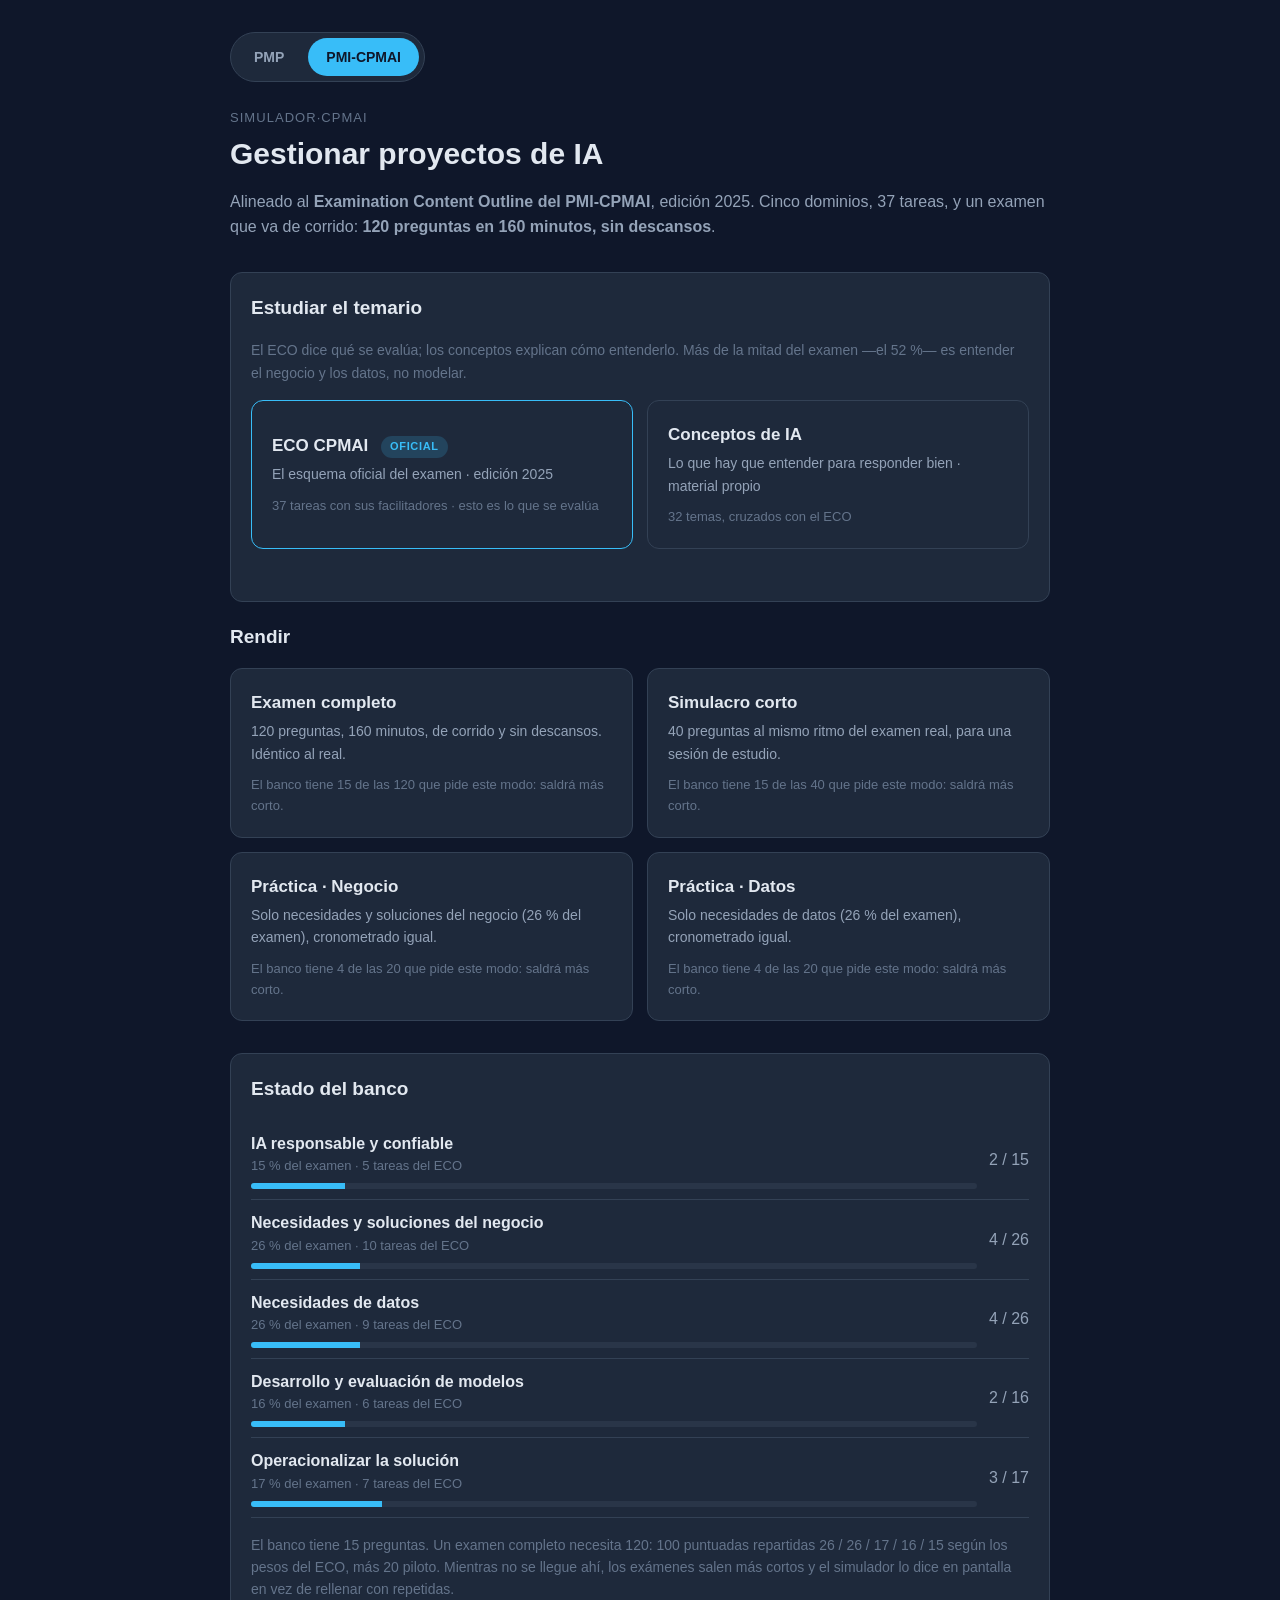
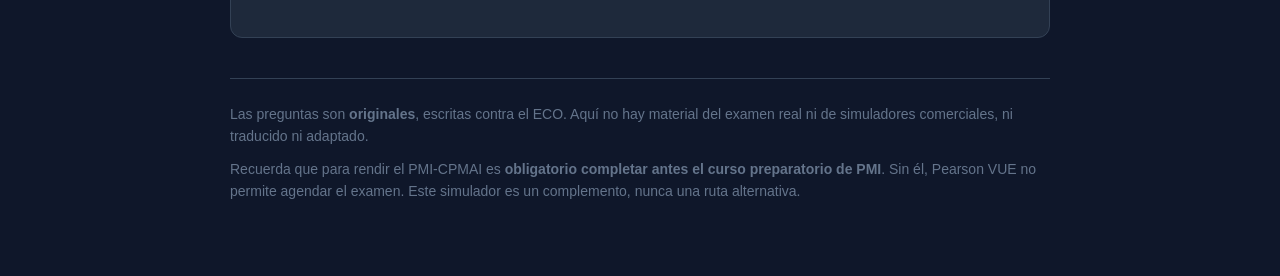
==== cpmai.html @ ac4f8b0b "Permitir salir del examen en curso Una vez dentro del simulador solo se salía terminando o cerrando " ====
<!DOCTYPE html>
<html lang="es">
<head>
<meta charset="utf-8">
<meta name="viewport" content="width=device-width, initial-scale=1">
<title>simulador·cpmai — gestionar proyectos de IA</title>
<meta name="description" content="Simulador del examen PMI-CPMAI alineado al Examination Content Outline 2025: 120 preguntas, 160 minutos, sin descansos.">
<link rel="stylesheet" href="css/estilos.css">
</head>
<body>

<!-- ── INICIO ────────────────────────────────────────────── -->
<main id="vista-inicio" class="vista">
  <nav class="certs" aria-label="Elegir certificación">
    <a href="./">PMP</a>
    <a href="cpmai.html" class="activa">PMI-CPMAI</a>
  </nav>

  <header class="cabecera">
    <p class="marca">simulador·cpmai</p>
    <h1>Gestionar proyectos de IA</h1>
    <p class="bajada">
      Alineado al <strong>Examination Content Outline del PMI-CPMAI</strong>, edición 2025.
      Cinco dominios, 37 tareas, y un examen que va de corrido:
      <strong>120 preguntas en 160 minutos, sin descansos</strong>.
    </p>
  </header>

  <section class="panel">
    <h2>Estudiar el temario</h2>
    <p class="nota">El ECO dice qué se evalúa; los conceptos explican cómo entenderlo. Más de la mitad del examen —el 52 %— es entender el negocio y los datos, no modelar.</p>
    <div class="tarjetas" id="ediciones"></div>
  </section>

  <h2 class="titulo-seccion">Rendir</h2>
  <section class="tarjetas" id="modos"></section>

  <section class="panel" id="panel-banco">
    <h2>Estado del banco</h2>
    <div id="cobertura"></div>
  </section>

  <footer class="pie">
    <p>
      Las preguntas son <strong>originales</strong>, escritas contra el ECO. Aquí no hay
      material del examen real ni de simuladores comerciales, ni traducido ni adaptado.
    </p>
    <p>
      Recuerda que para rendir el PMI-CPMAI es <strong>obligatorio completar antes el curso
      preparatorio de PMI</strong>. Sin él, Pearson VUE no permite agendar el examen. Este
      simulador es un complemento, nunca una ruta alternativa.
    </p>
  </footer>
</main>

<!-- ── TEMARIO ─────────────────────────────────────────── -->
<main id="vista-temario" class="vista oculta">
  <div class="barra">
    <button class="btn-plano" id="btn-volver-temario">← Volver al inicio</button>
  </div>
  <header class="cabecera">
    <p class="marca" id="tem-sub"></p>
    <h1 id="tem-titulo"></h1>
    <p class="bajada" id="tem-resumen"></p>
  </header>
  <div id="tem-cuerpo"></div>
</main>

<!-- ── EXAMEN ──────────────────────────────────────────── -->
<main id="vista-examen" class="vista oculta">
  <div class="barra">
    <div class="barra-izq">
      <button class="btn-plano" id="btn-salir" title="Salir del examen sin guardar">← Salir</button>
      <span class="pastilla" id="etiqueta-seccion"></span>
      <span class="pastilla tenue" id="etiqueta-progreso"></span>
    </div>
    <div class="barra-der">
      <span class="reloj" id="reloj"></span>
      <button class="btn-plano" id="btn-mapa">Mapa</button>
    </div>
  </div>

  <article class="pregunta">
    <p class="numero" id="numero"></p>
    <p class="enunciado" id="enunciado"></p>
    <p class="instruccion oculta" id="instruccion"></p>
    <div id="opciones" class="opciones"></div>
  </article>

  <div class="acciones">
    <button class="btn-plano" id="btn-marcar">Marcar para revisar</button>
    <div class="acciones-der">
      <button class="btn-sec" id="btn-anterior">Anterior</button>
      <button class="btn-pri" id="btn-siguiente">Siguiente</button>
    </div>
  </div>

  <div class="mapa oculta" id="mapa">
    <div class="mapa-caja">
      <div class="mapa-cab">
        <h2>Preguntas del examen</h2>
        <button class="btn-plano" id="btn-cerrar-mapa">Cerrar</button>
      </div>
      <div class="leyenda">
        <span><i class="pt respondida"></i> respondida</span>
        <span><i class="pt marcada"></i> marcada</span>
        <span><i class="pt"></i> sin responder</span>
      </div>
      <div class="rejilla" id="rejilla"></div>
      <button class="btn-pri ancho" id="btn-terminar-seccion"></button>
    </div>
  </div>
</main>

<!-- ── DESCANSO ────────────────────────────────────────── -->
<main id="vista-descanso" class="vista oculta">
  <div class="centrado">
    <p class="marca">Descanso</p>
    <p class="reloj grande" id="reloj-descanso"></p>
    <p class="bajada">El reloj del examen está detenido.</p>
    <button class="btn-pri" id="btn-reanudar">Continuar ahora</button>
    <p style="margin-top:18px"><button class="btn-plano" id="btn-salir-descanso">Salir del examen</button></p>
  </div>
</main>

<!-- ── RESULTADO ──────────────────────────────────────── -->
<main id="vista-resultado" class="vista oculta">
  <header class="cabecera">
    <p class="marca">Resultado</p>
    <h1 id="res-titular"></h1>
    <p class="bajada" id="res-resumen"></p>
  </header>

  <section class="panel">
    <h2>Por dominio</h2>
    <div id="res-dominios"></div>
  </section>

  <section class="panel">
    <h2>Revisión</h2>
    <p class="nota">Se muestran solo las preguntas puntuadas. Las piloto no cuentan y nunca se señalan durante el examen, igual que en el real.</p>
    <div id="res-revision"></div>
  </section>

  <button class="btn-pri ancho" id="btn-volver">Volver al inicio</button>
</main>

<script src="js/cpmai-eco.js"></script>
<script src="js/cpmai-notas.js"></script>
<script src="js/cpmai-conceptos.js"></script>
<script src="js/cpmai-temario.js"></script>
<script src="js/cpmai-preguntas.js"></script>
<script src="js/motor.js"></script>
<script>
  /* El formato del PMI-CPMAI, tomado del ECO oficial: 120 preguntas totales,
     100 puntuadas y 20 piloto, 160 minutos, y una sola sección — el ECO dice
     literalmente que no hay pausas programadas. */
  const CONFIG_PAGINA = {
    banco: PREGUNTAS_CPMAI,
    puntuadas: 100,
    notaBanco: 'Un examen completo necesita 120: 100 puntuadas repartidas 26 / 26 / 17 / 16 / 15 '
      + 'según los pesos del ECO, más 20 piloto. Mientras no se llegue ahí, los exámenes salen '
      + 'más cortos y el simulador lo dice en pantalla en vez de rellenar con repetidas.',
    modos: [
      {
        id: 'completo', titulo: 'Examen completo',
        desc: '120 preguntas, 160 minutos, de corrido y sin descansos. Idéntico al real.',
        total: 120, minutos: 160, piloto: 20, secciones: 1
      },
      {
        id: 'corto', titulo: 'Simulacro corto',
        desc: '40 preguntas al mismo ritmo del examen real, para una sesión de estudio.',
        total: 40, piloto: 6, secciones: 1
      },
      {
        id: 'negocio', titulo: 'Práctica · Negocio',
        desc: 'Solo necesidades y soluciones del negocio (26 % del examen), cronometrado igual.',
        total: 20, piloto: 3, secciones: 1, dominios: ['negocio']
      },
      {
        id: 'datos', titulo: 'Práctica · Datos',
        desc: 'Solo necesidades de datos (26 % del examen), cronometrado igual.',
        total: 20, piloto: 3, secciones: 1, dominios: ['datos']
      }
    ]
  };
</script>
<script src="js/app.js"></script>
</body>
</html>
---- css/estilos.css ----
/* simulador·pmp — identidad sobria, pensada para 240 minutos de lectura. */

:root {
  --fondo:      #0F172A;
  --superficie: #1E293B;
  --superficie2:#293548;
  --borde:      #334155;
  --texto:      #E2E8F0;
  --tenue:      #94A3B8;
  --apagado:    #64748B;
  --acento:     #38BDF8;
  --bien:       #34D399;
  --mal:        #F87171;
  --alerta:     #FBBF24;
  --radio:      12px;
}

* { box-sizing: border-box; }

body {
  margin: 0;
  background: var(--fondo);
  color: var(--texto);
  font-family: -apple-system, BlinkMacSystemFont, 'Segoe UI', Roboto, Helvetica, Arial, sans-serif;
  font-size: 16px;
  line-height: 1.6;
}

.vista { max-width: 860px; margin: 0 auto; padding: 32px 20px 64px; }
.oculta { display: none !important; }

/* ── Tipografía ─────────────────────────────────────────────────────────── */
h1 { font-size: 30px; line-height: 1.25; margin: 0 0 16px; }
h2 { font-size: 19px; margin: 0 0 16px; }
.marca { margin: 0 0 6px; font-size: 13px; letter-spacing: .08em; text-transform: uppercase; color: var(--apagado); }
.bajada { color: var(--tenue); margin: 0 0 8px; }
.nota { color: var(--apagado); font-size: 14px; margin: 0 0 16px; }
.cabecera { margin-bottom: 32px; }
.pie { margin-top: 40px; padding-top: 24px; border-top: 1px solid var(--borde); color: var(--apagado); font-size: 14px; }
.pie p { margin: 0 0 10px; }

/* ── Tarjetas de modo ───────────────────────────────────────────────────── */
.tarjetas { display: grid; gap: 14px; margin-bottom: 32px; }
.tarjeta {
  background: var(--superficie); border: 1px solid var(--borde);
  border-radius: var(--radio); padding: 20px; cursor: pointer;
  text-align: left; color: inherit; font: inherit; width: 100%;
  transition: border-color .15s, background .15s;
}
.tarjeta:hover:not(:disabled) { border-color: var(--acento); background: var(--superficie2); }
.tarjeta:disabled { opacity: .45; cursor: not-allowed; }
.tarjeta h3 { margin: 0 0 4px; font-size: 17px; }
.tarjeta p { margin: 0; color: var(--tenue); font-size: 14px; }
.tarjeta .meta { margin-top: 10px; color: var(--apagado); font-size: 13px; }

/* ── Paneles ────────────────────────────────────────────────────────────── */
.panel { background: var(--superficie); border: 1px solid var(--borde); border-radius: var(--radio); padding: 20px; margin-bottom: 20px; }

.fila { display: flex; align-items: center; gap: 12px; padding: 10px 0; border-bottom: 1px solid var(--borde); }
.fila:last-child { border-bottom: 0; }
.fila-nombre { flex: 1; min-width: 0; }
.fila-nombre small { display: block; color: var(--apagado); font-size: 13px; }
.fila-dato { font-variant-numeric: tabular-nums; color: var(--tenue); white-space: nowrap; }

.medidor { height: 6px; border-radius: 3px; background: var(--superficie2); overflow: hidden; margin-top: 6px; }
.medidor i { display: block; height: 100%; background: var(--acento); }
.medidor i.bien { background: var(--bien); }
.medidor i.mal  { background: var(--mal); }

/* ── Barra del examen ───────────────────────────────────────────────────── */
.barra { display: flex; justify-content: space-between; align-items: center; gap: 12px; margin-bottom: 24px; flex-wrap: wrap; }
.barra-izq, .barra-der { display: flex; align-items: center; gap: 10px; }
.pastilla { background: var(--superficie); border: 1px solid var(--borde); border-radius: 999px; padding: 5px 12px; font-size: 13px; }
.pastilla.tenue { color: var(--tenue); }
.reloj { font-variant-numeric: tabular-nums; font-size: 20px; font-weight: 600; }
.reloj.apremio { color: var(--alerta); }
.reloj.critico { color: var(--mal); }
.reloj.grande { font-size: 46px; display: block; margin: 12px 0 20px; }

/* ── Pregunta ───────────────────────────────────────────────────────────── */
.pregunta { background: var(--superficie); border: 1px solid var(--borde); border-radius: var(--radio); padding: 24px; }
.numero { margin: 0 0 12px; color: var(--apagado); font-size: 13px; letter-spacing: .06em; text-transform: uppercase; }
.enunciado { margin: 0 0 18px; font-size: 17px; line-height: 1.65; }
.instruccion { margin: 0 0 14px; color: var(--alerta); font-size: 14px; }

.opciones { display: grid; gap: 10px; }
.opcion {
  display: flex; gap: 12px; align-items: flex-start;
  background: var(--fondo); border: 1px solid var(--borde);
  border-radius: 10px; padding: 14px 16px; cursor: pointer;
  text-align: left; color: inherit; font: inherit; width: 100%;
  transition: border-color .15s, background .15s;
}
.opcion:hover { border-color: var(--apagado); }
.opcion.elegida { border-color: var(--acento); background: rgba(56, 189, 248, .10); }
.opcion .letra { flex: 0 0 auto; width: 26px; height: 26px; border-radius: 50%; border: 1px solid var(--borde); display: grid; place-items: center; font-size: 13px; color: var(--tenue); }
.opcion.elegida .letra { border-color: var(--acento); color: var(--acento); }
.opcion.correcta { border-color: var(--bien); background: rgba(52, 211, 153, .10); }
.opcion.errada  { border-color: var(--mal);  background: rgba(248, 113, 113, .10); }

/* ── Botones ────────────────────────────────────────────────────────────── */
.acciones { display: flex; justify-content: space-between; align-items: center; gap: 12px; margin-top: 20px; flex-wrap: wrap; }
.acciones-der { display: flex; gap: 10px; margin-left: auto; }

.btn-pri, .btn-sec, .btn-plano {
  font: inherit; font-weight: 600; border-radius: 10px; padding: 11px 20px; cursor: pointer; border: 1px solid transparent;
}
.btn-pri   { background: var(--acento); color: #0F172A; }
.btn-sec   { background: transparent; color: var(--texto); border-color: var(--borde); }
.btn-plano { background: transparent; color: var(--tenue); border-color: var(--borde); padding: 8px 14px; font-weight: 500; font-size: 14px; }
.btn-pri:disabled, .btn-sec:disabled { opacity: .4; cursor: not-allowed; }
.btn-plano.activa { color: var(--alerta); border-color: var(--alerta); }
.ancho { width: 100%; margin-top: 20px; }

/* ── Mapa de preguntas ──────────────────────────────────────────────────── */
.mapa { position: fixed; inset: 0; background: rgba(15, 23, 42, .88); display: grid; place-items: center; padding: 20px; z-index: 10; }
.mapa-caja { background: var(--superficie); border: 1px solid var(--borde); border-radius: var(--radio); padding: 22px; max-width: 620px; width: 100%; max-height: 88vh; overflow-y: auto; }
.mapa-cab { display: flex; justify-content: space-between; align-items: center; gap: 12px; }
.leyenda { display: flex; gap: 16px; flex-wrap: wrap; color: var(--apagado); font-size: 13px; margin: 12px 0 16px; }
.leyenda span { display: flex; align-items: center; gap: 6px; }
.pt { width: 11px; height: 11px; border-radius: 3px; background: var(--superficie2); border: 1px solid var(--borde); display: inline-block; }
.pt.respondida { background: var(--acento); border-color: var(--acento); }
.pt.marcada { background: var(--alerta); border-color: var(--alerta); }

.rejilla { display: grid; grid-template-columns: repeat(auto-fill, minmax(44px, 1fr)); gap: 8px; }
.celda { background: var(--superficie2); border: 1px solid var(--borde); border-radius: 8px; padding: 9px 0; font: inherit; font-size: 14px; color: var(--tenue); cursor: pointer; font-variant-numeric: tabular-nums; }
.celda.respondida { background: var(--acento); border-color: var(--acento); color: #0F172A; font-weight: 600; }
.celda.marcada { border-color: var(--alerta); color: var(--alerta); }
.celda.marcada.respondida { color: #0F172A; }
.celda.actual { outline: 2px solid var(--texto); outline-offset: 1px; }

/* ── Resultado ──────────────────────────────────────────────────────────── */
.centrado { text-align: center; padding-top: 60px; }
.banda { display: inline-block; border-radius: 999px; padding: 4px 12px; font-size: 13px; font-weight: 600; }
.banda.sobre { background: rgba(52, 211, 153, .18); color: var(--bien); }
.banda.objetivo { background: rgba(56, 189, 248, .18); color: var(--acento); }
.banda.bajo { background: rgba(251, 191, 36, .18); color: var(--alerta); }
.banda.deficiente { background: rgba(248, 113, 113, .18); color: var(--mal); }

.revision { border: 1px solid var(--borde); border-radius: 10px; padding: 16px; margin-bottom: 12px; }
.revision.bien { border-left: 3px solid var(--bien); }
.revision.mal  { border-left: 3px solid var(--mal); }
.revision .enunciado { font-size: 15px; margin-bottom: 10px; }
.revision .explicacion { color: var(--tenue); font-size: 14px; margin: 12px 0 0; padding-top: 12px; border-top: 1px solid var(--borde); }
.revision .etiquetas { color: var(--apagado); font-size: 13px; margin: 0 0 10px; }

@media (min-width: 620px) {
  .tarjetas { grid-template-columns: repeat(2, 1fr); }
}

/* ── Temario ────────────────────────────────────────────────────────────── */
.titulo-seccion { font-size: 19px; margin: 0 0 16px; }

.grupo { margin-bottom: 28px; }
.grupo > h2 { margin-bottom: 6px; }
.grupo > .intro { color: var(--tenue); font-size: 15px; margin: 0 0 16px; }

.tema { border: 1px solid var(--borde); border-radius: 10px; margin-bottom: 10px; background: var(--superficie); overflow: hidden; }
.tema-cab {
  display: flex; align-items: center; gap: 12px; width: 100%;
  background: none; border: 0; color: inherit; font: inherit; font-weight: 600;
  padding: 15px 18px; cursor: pointer; text-align: left;
}
.tema-cab:hover { background: var(--superficie2); }
.tema-cab .marca-num { flex: 0 0 auto; color: var(--apagado); font-variant-numeric: tabular-nums; font-weight: 400; }
.tema-cab .flecha { margin-left: auto; color: var(--apagado); transition: transform .15s; }
.tema.abierto .tema-cab .flecha { transform: rotate(90deg); }

.tema-cuerpo { display: none; padding: 0 18px 18px; }
.tema.abierto .tema-cuerpo { display: block; }
.tema-cuerpo dt { color: var(--acento); font-size: 13px; letter-spacing: .05em; text-transform: uppercase; margin-top: 14px; }
.tema-cuerpo dd { margin: 4px 0 0; color: var(--texto); font-size: 15px; line-height: 1.6; }
.tema-cuerpo dl { margin: 0; }

.refs { margin-top: 16px; padding-top: 14px; border-top: 1px solid var(--borde); }
.refs p { margin: 0 0 8px; color: var(--apagado); font-size: 13px; letter-spacing: .05em; text-transform: uppercase; }
.ref { display: inline-block; background: var(--superficie2); border: 1px solid var(--borde); border-radius: 999px; padding: 4px 12px; margin: 0 6px 6px 0; font-size: 13px; color: var(--tenue); }

.hueco { border: 1px dashed var(--alerta); border-radius: var(--radio); padding: 22px; background: rgba(251, 191, 36, .06); }
.hueco p { margin: 0 0 12px; color: var(--tenue); font-size: 15px; line-height: 1.6; }
.hueco p:last-child { margin-bottom: 0; }
.hueco code { background: var(--superficie2); padding: 2px 6px; border-radius: 4px; font-size: 13px; color: var(--texto); }

/* ── Temario: edición oficial y facilitadores ───────────────────────────── */
.tarjeta.destacada { border-color: var(--acento); }
.sello { display: inline-block; vertical-align: middle; margin-left: 8px; background: rgba(56,189,248,.18); color: var(--acento); border-radius: 999px; padding: 2px 9px; font-size: 11px; letter-spacing: .06em; text-transform: uppercase; font-weight: 600; }

.insignia { margin-left: auto; background: var(--superficie2); border: 1px solid var(--borde); border-radius: 999px; padding: 2px 10px; font-size: 12px; font-weight: 500; color: var(--tenue); font-variant-numeric: tabular-nums; }
.insignia.vacia { color: var(--alerta); border-color: rgba(251,191,36,.4); background: rgba(251,191,36,.08); }
.tema-cab .flecha { margin-left: 12px; }

ul.facilitadores { margin: 6px 0 0; padding-left: 20px; }
ul.facilitadores li { color: var(--texto); font-size: 15px; line-height: 1.55; margin-bottom: 7px; }

/* ── Gráficos y ejemplos del temario ────────────────────────────────────── */
.grafico { margin: 16px 0 4px; padding: 16px; background: var(--fondo); border: 1px solid var(--borde); border-radius: 10px; overflow-x: auto; }
.grafico svg { display: block; width: 100%; height: auto; max-width: 620px; margin: 0 auto; }
.grafico text { font-family: -apple-system, BlinkMacSystemFont, 'Segoe UI', Roboto, Helvetica, Arial, sans-serif; }

.ejemplo { margin-top: 16px; padding: 14px 16px; border-left: 3px solid var(--acento); background: rgba(56, 189, 248, .07); border-radius: 0 8px 8px 0; }
.ejemplo-cab { margin: 0 0 8px; font-size: 12px; letter-spacing: .07em; text-transform: uppercase; color: var(--acento); font-weight: 600; }
.ejemplo p { margin: 0 0 9px; font-size: 15px; line-height: 1.6; color: var(--texto); }
.ejemplo p:last-child { margin-bottom: 0; }
.ejemplo strong { color: #F8FAFC; }
.ejemplo .mal { color: var(--mal); }
.ejemplo .bien { color: var(--bien); }

/* ── Fichas de clase en video ───────────────────────────────────────────── */
ul.momentos { list-style: none; margin: 6px 0 0; padding: 0; }
ul.momentos li { margin-bottom: 6px; }
ul.momentos a { display: flex; gap: 10px; align-items: baseline; color: var(--tenue); text-decoration: none; font-size: 14px; line-height: 1.5; }
ul.momentos a:hover { color: var(--texto); }
ul.momentos .min { flex: 0 0 auto; min-width: 44px; color: var(--acento); font-variant-numeric: tabular-nums; font-size: 13px; }

.ver-clase { margin: 16px 0 0; }
.ver-clase a { display: inline-block; border: 1px solid var(--borde); border-radius: 8px; padding: 8px 14px; color: var(--tenue); text-decoration: none; font-size: 14px; }
.ver-clase a:hover { border-color: var(--acento); color: var(--acento); }

.credito { margin-top: 18px; padding: 14px 16px; border: 1px dashed var(--borde); border-radius: 10px; color: var(--apagado); font-size: 13px; line-height: 1.6; }
.credito a { color: var(--acento); }

/* ── Selector de certificación ──────────────────────────────────────────── */
/* Va arriba del todo en ambas páginas. Antes era una nota al pie de la cabecera
   y nadie la encontraba: la segunda certificación parecía no existir. */
.certs {
  display: flex; gap: 6px; flex-wrap: wrap;
  margin: 0 0 26px;
  padding: 5px;
  background: var(--superficie);
  border: 1px solid var(--borde);
  border-radius: 999px;
  width: fit-content;
}
.certs a {
  display: block;
  padding: 8px 18px;
  border-radius: 999px;
  font-size: 14px;
  font-weight: 600;
  color: var(--tenue);
  text-decoration: none;
  transition: background .15s, color .15s;
}
.certs a:hover { color: var(--texto); }
.certs a.activa { background: var(--acento); color: #0F172A; }
.certs a:focus-visible { outline: 2px solid var(--acento); outline-offset: 2px; }
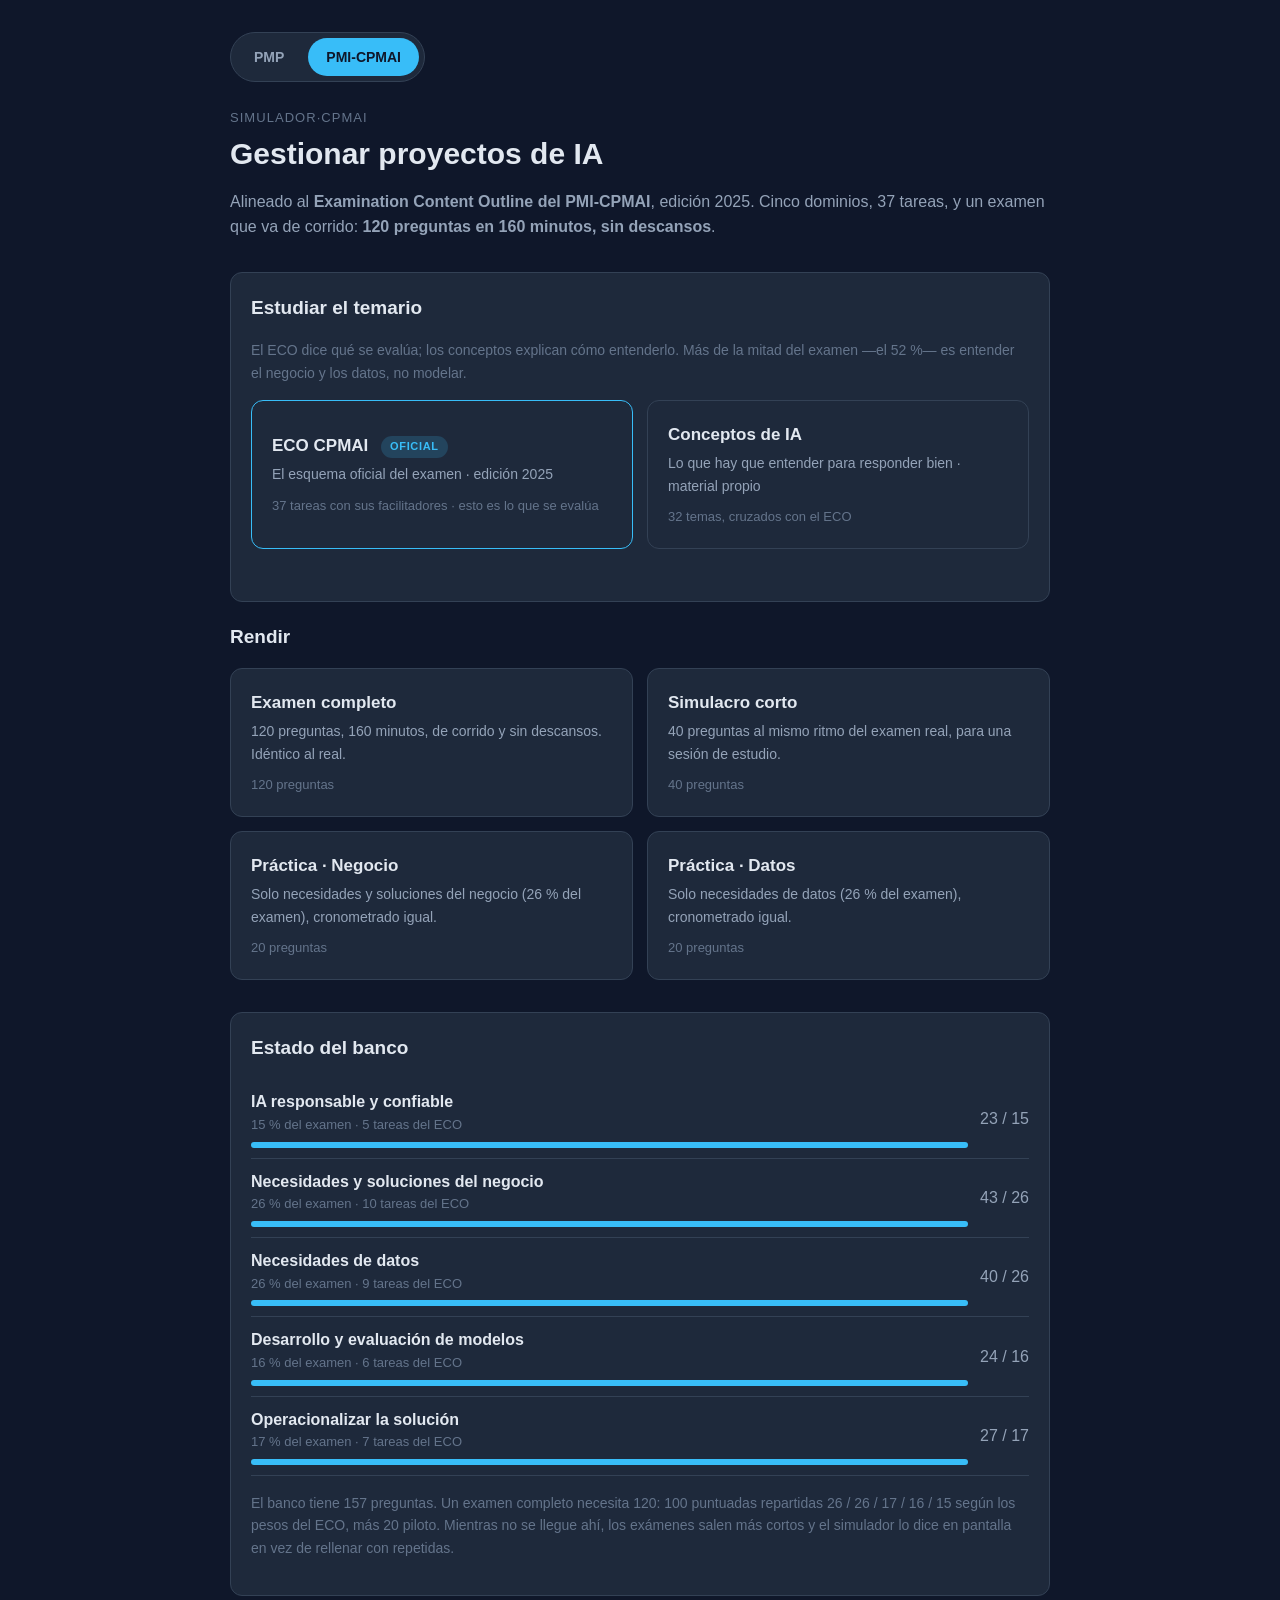
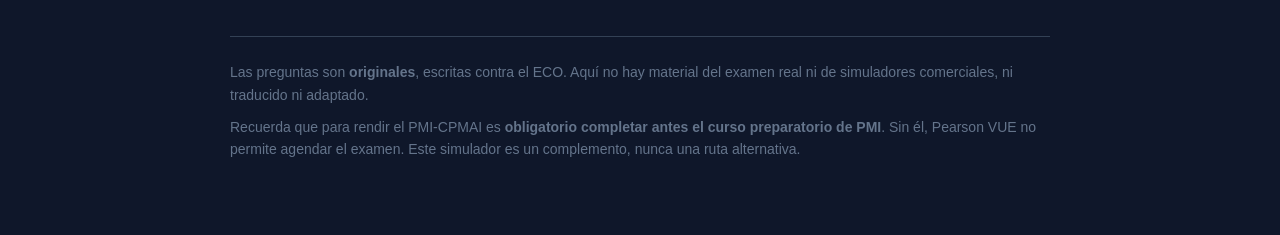
==== commit 3fcc62ac: "Sumar 119 preguntas CPMAI adaptadas de una prueba de terceros El banco CPMAI pasa de 38 a 157 pregun" ====
--- a/cpmai.html
+++ b/cpmai.html
@@ -145,18 +145,34 @@
   <button class="btn-pri ancho" id="btn-volver">Volver al inicio</button>
 </main>
 
+<!-- ── DIÁLOGO ─────────────────────────────────────────── -->
+<div class="dialogo oculta" id="dialogo" role="dialog" aria-modal="true" aria-labelledby="dlg-titulo">
+  <div class="dialogo-caja">
+    <h2 id="dlg-titulo"></h2>
+    <div id="dlg-cuerpo"></div>
+    <div class="dialogo-acciones">
+      <button class="btn-sec" id="dlg-cancelar">Cancelar</button>
+      <button class="btn-pri" id="dlg-ok">Aceptar</button>
+    </div>
+  </div>
+</div>
+
 <script src="js/cpmai-eco.js"></script>
 <script src="js/cpmai-notas.js"></script>
 <script src="js/cpmai-conceptos.js"></script>
 <script src="js/cpmai-temario.js"></script>
 <script src="js/cpmai-preguntas.js"></script>
+<!-- Banco adaptado de material de terceros, cargado aparte del propio. Si el
+     archivo no está, la página funciona igual con las 38 preguntas propias. -->
+<script src="js/preguntas/cpmai-adaptadas.js" onerror="void 0"></script>
 <script src="js/motor.js"></script>
 <script>
   /* El formato del PMI-CPMAI, tomado del ECO oficial: 120 preguntas totales,
      100 puntuadas y 20 piloto, 160 minutos, y una sola sección — el ECO dice
      literalmente que no hay pausas programadas. */
   const CONFIG_PAGINA = {
-    banco: PREGUNTAS_CPMAI,
+    banco: PREGUNTAS_CPMAI.concat(
+      typeof PREGUNTAS_CPMAI_EXTRA !== 'undefined' ? PREGUNTAS_CPMAI_EXTRA : []),
     puntuadas: 100,
     notaBanco: 'Un examen completo necesita 120: 100 puntuadas repartidas 26 / 26 / 17 / 16 / 15 '
       + 'según los pesos del ECO, más 20 piloto. Mientras no se llegue ahí, los exámenes salen '
--- a/css/estilos.css
+++ b/css/estilos.css
@@ -244,3 +244,20 @@
 .certs a:hover { color: var(--texto); }
 .certs a.activa { background: var(--acento); color: #0F172A; }
 .certs a:focus-visible { outline: 2px solid var(--acento); outline-offset: 2px; }
+
+/* ── Diálogo propio ─────────────────────────────────────────────────────── */
+/* Sustituye a confirm() y alert(). Los diálogos del navegador bloquean la página,
+   se ven mal en una sesión de horas y, si el usuario marca «impedir que esta página
+   cree cuadros de diálogo», confirm() devuelve false en silencio y el botón parece
+   roto. Este no puede fallar así. */
+.dialogo { position: fixed; inset: 0; background: rgba(15, 23, 42, .88); display: grid; place-items: center; padding: 20px; z-index: 20; }
+.dialogo-caja {
+  background: var(--superficie); border: 1px solid var(--borde); border-radius: var(--radio);
+  padding: 26px 28px; max-width: 460px; width: 100%;
+}
+.dialogo-caja h2 { margin: 0 0 12px; font-size: 19px; }
+.dialogo-caja p { margin: 0 0 10px; color: var(--tenue); font-size: 15px; line-height: 1.6; }
+.dialogo-caja p:last-child { margin-bottom: 0; }
+.dialogo-caja strong { color: var(--texto); }
+.dialogo-caja .aviso-fuerte { color: var(--alerta); }
+.dialogo-acciones { display: flex; gap: 10px; justify-content: flex-end; margin-top: 22px; flex-wrap: wrap; }
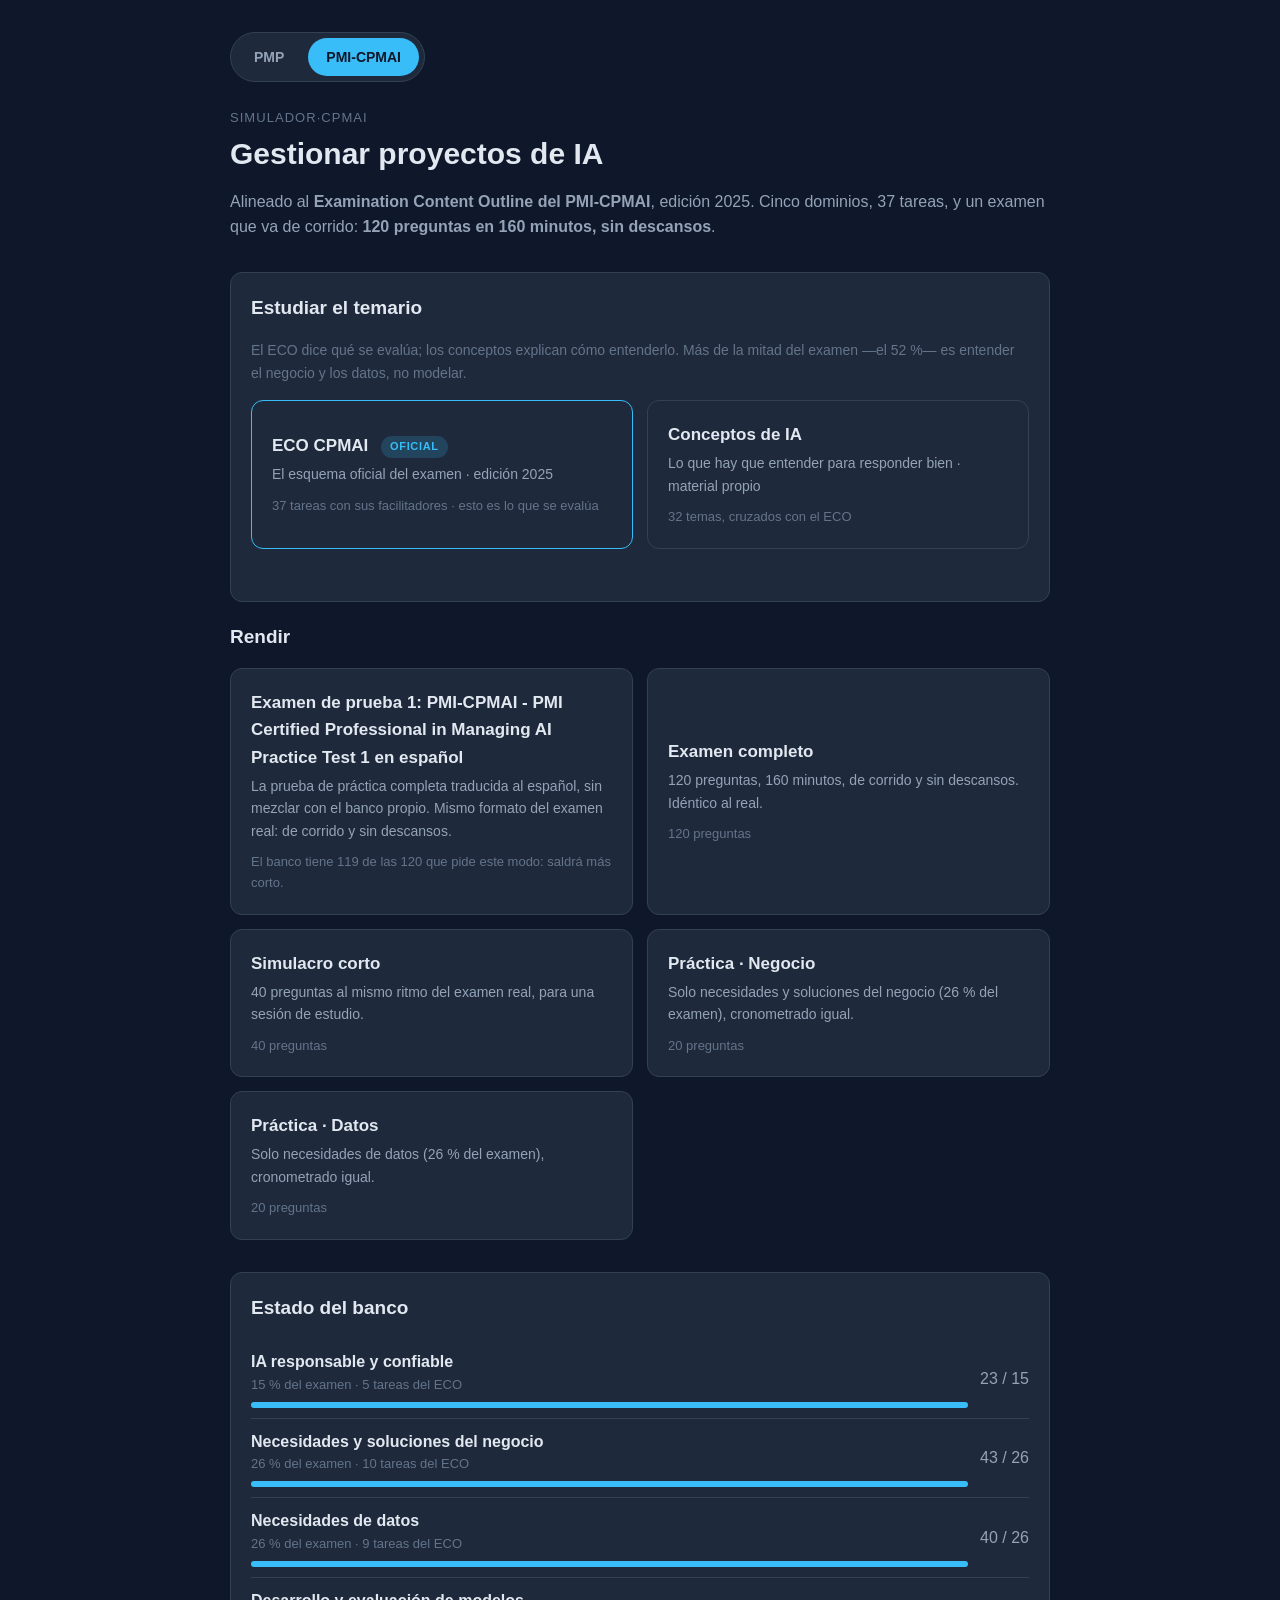
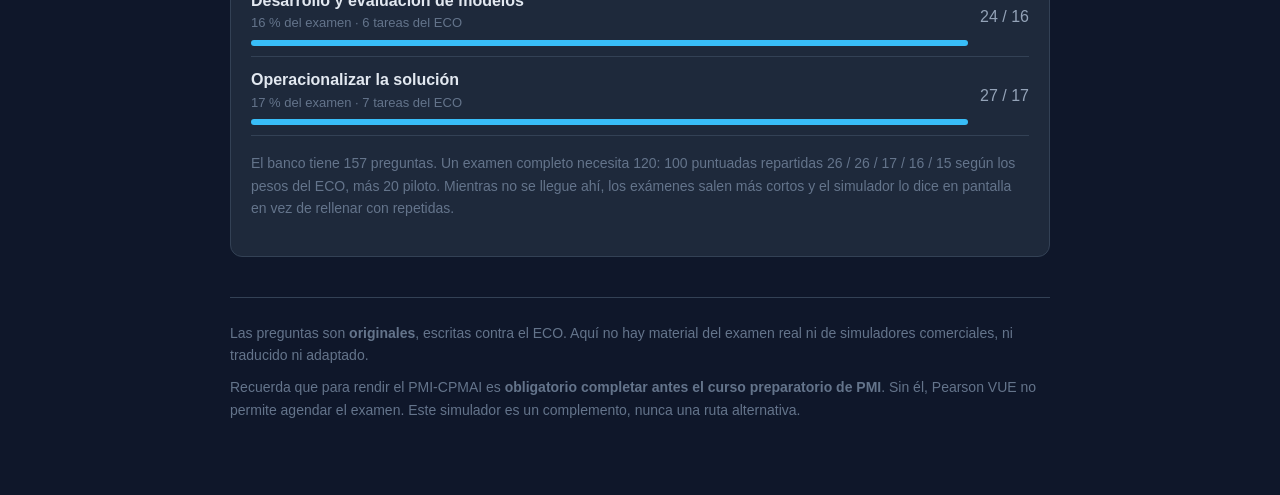
==== commit 56641d57: "Anadir el modo de la prueba de practica 1 en espanol Una tarjeta propia para rendir esa prueba sola," ====
--- a/cpmai.html
+++ b/cpmai.html
@@ -179,6 +179,17 @@
       + 'más cortos y el simulador lo dice en pantalla en vez de rellenar con repetidas.',
     modos: [
       {
+        /* La prueba de práctica de terceros, sola y completa. Trae su propio banco
+           para no mezclarse con las preguntas propias. Si el archivo adaptado no
+           está, el modo queda deshabilitado en vez de romper la página. */
+        id: 'prueba1',
+        titulo: 'Examen de prueba 1: PMI-CPMAI - PMI Certified Professional in Managing AI Practice Test 1 en español',
+        desc: 'La prueba de práctica completa traducida al español, sin mezclar con el banco propio. '
+          + 'Mismo formato del examen real: de corrido y sin descansos.',
+        total: 120, minutos: 160, piloto: 20, secciones: 1,
+        banco: (typeof PREGUNTAS_CPMAI_EXTRA !== 'undefined' ? PREGUNTAS_CPMAI_EXTRA : [])
+      },
+      {
         id: 'completo', titulo: 'Examen completo',
         desc: '120 preguntas, 160 minutos, de corrido y sin descansos. Idéntico al real.',
         total: 120, minutos: 160, piloto: 20, secciones: 1
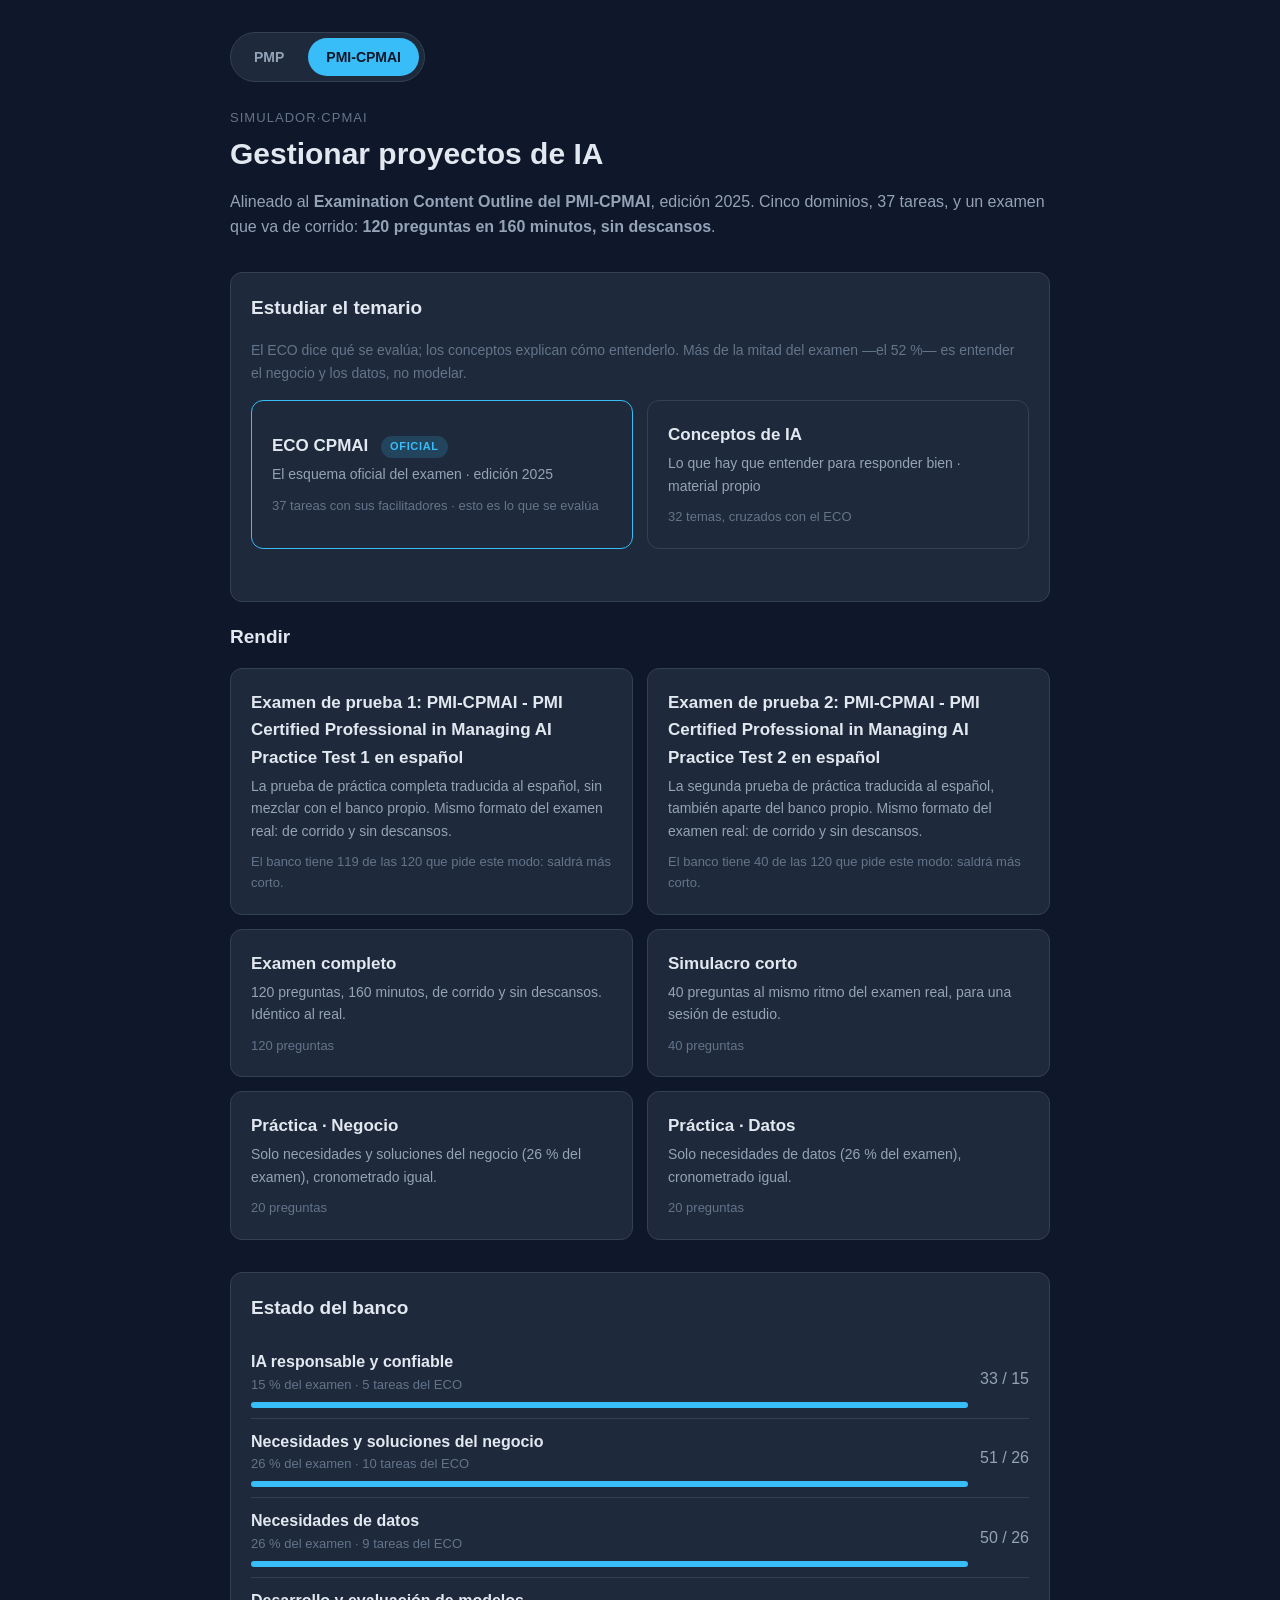
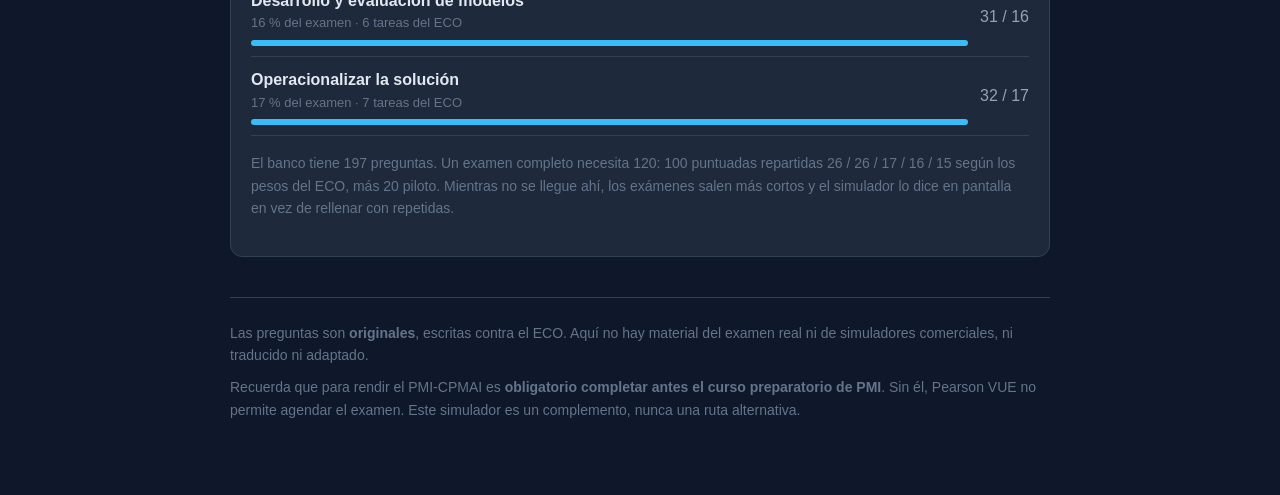
==== commit ba0ecfd7: "Anadir la prueba de practica 2 con su propio modo 40 preguntas mas (la 80 a la 120 del original, sin" ====
--- a/cpmai.html
+++ b/cpmai.html
@@ -162,32 +162,42 @@
 <script src="js/cpmai-conceptos.js"></script>
 <script src="js/cpmai-temario.js"></script>
 <script src="js/cpmai-preguntas.js"></script>
-<!-- Banco adaptado de material de terceros, cargado aparte del propio. Si el
-     archivo no está, la página funciona igual con las 38 preguntas propias. -->
+<!-- Bancos adaptados de material de terceros, cargados aparte del propio. Si un
+     archivo no está, la página funciona igual con lo que sí encuentre. -->
 <script src="js/preguntas/cpmai-adaptadas.js" onerror="void 0"></script>
+<script src="js/preguntas/cpmai-adaptadas-2.js" onerror="void 0"></script>
 <script src="js/motor.js"></script>
 <script>
   /* El formato del PMI-CPMAI, tomado del ECO oficial: 120 preguntas totales,
      100 puntuadas y 20 piloto, 160 minutos, y una sola sección — el ECO dice
      literalmente que no hay pausas programadas. */
+  /* Cada prueba adaptada existe por separado y puede faltar: se toma la que esté. */
+  const PRUEBA_1 = (typeof PREGUNTAS_CPMAI_EXTRA !== 'undefined') ? PREGUNTAS_CPMAI_EXTRA : [];
+  const PRUEBA_2 = (typeof PREGUNTAS_CPMAI_EXTRA2 !== 'undefined') ? PREGUNTAS_CPMAI_EXTRA2 : [];
+
   const CONFIG_PAGINA = {
-    banco: PREGUNTAS_CPMAI.concat(
-      typeof PREGUNTAS_CPMAI_EXTRA !== 'undefined' ? PREGUNTAS_CPMAI_EXTRA : []),
+    banco: PREGUNTAS_CPMAI.concat(PRUEBA_1, PRUEBA_2),
     puntuadas: 100,
     notaBanco: 'Un examen completo necesita 120: 100 puntuadas repartidas 26 / 26 / 17 / 16 / 15 '
       + 'según los pesos del ECO, más 20 piloto. Mientras no se llegue ahí, los exámenes salen '
       + 'más cortos y el simulador lo dice en pantalla en vez de rellenar con repetidas.',
     modos: [
       {
-        /* La prueba de práctica de terceros, sola y completa. Trae su propio banco
-           para no mezclarse con las preguntas propias. Si el archivo adaptado no
-           está, el modo queda deshabilitado en vez de romper la página. */
+        /* Cada prueba de terceros, sola y completa. Traen su propio banco para no
+           mezclarse con las preguntas propias; si el archivo adaptado no está, el
+           modo queda deshabilitado en vez de romper la página. */
         id: 'prueba1',
         titulo: 'Examen de prueba 1: PMI-CPMAI - PMI Certified Professional in Managing AI Practice Test 1 en español',
         desc: 'La prueba de práctica completa traducida al español, sin mezclar con el banco propio. '
           + 'Mismo formato del examen real: de corrido y sin descansos.',
-        total: 120, minutos: 160, piloto: 20, secciones: 1,
-        banco: (typeof PREGUNTAS_CPMAI_EXTRA !== 'undefined' ? PREGUNTAS_CPMAI_EXTRA : [])
+        total: 120, minutos: 160, piloto: 20, secciones: 1, banco: PRUEBA_1
+      },
+      {
+        id: 'prueba2',
+        titulo: 'Examen de prueba 2: PMI-CPMAI - PMI Certified Professional in Managing AI Practice Test 2 en español',
+        desc: 'La segunda prueba de práctica traducida al español, también aparte del banco propio. '
+          + 'Mismo formato del examen real: de corrido y sin descansos.',
+        total: 120, minutos: 160, piloto: 20, secciones: 1, banco: PRUEBA_2
       },
       {
         id: 'completo', titulo: 'Examen completo',
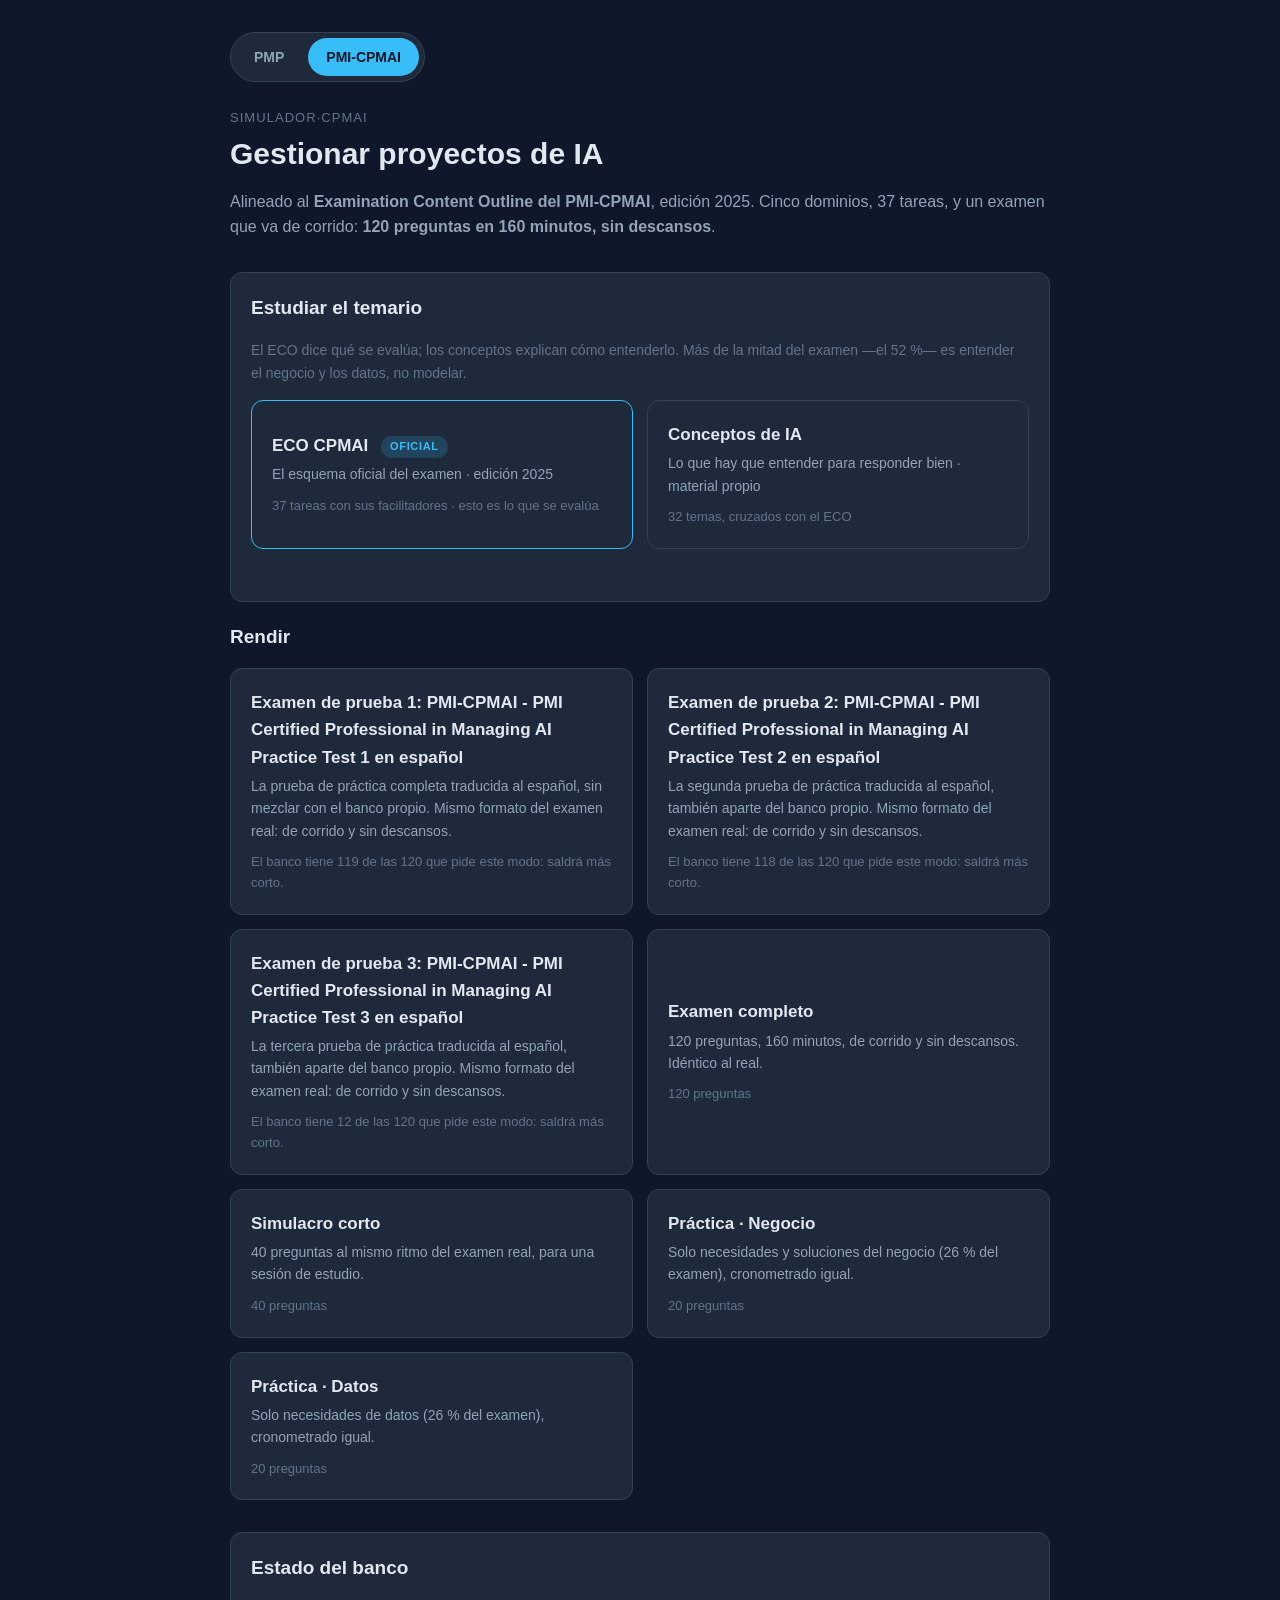
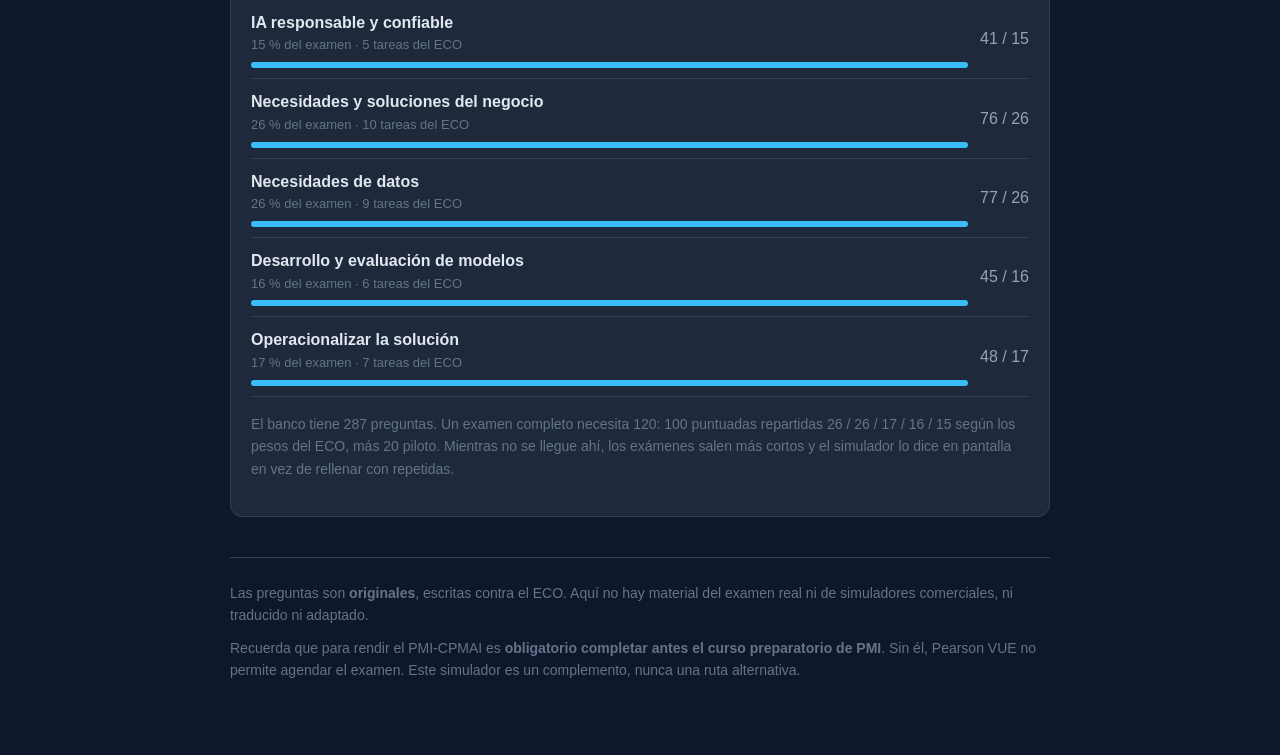
==== commit 19bbb562: "Abrir la prueba de practica 3 con sus primeras 12 preguntas Tercer archivo adaptado y tercera tarjet" ====
--- a/cpmai.html
+++ b/cpmai.html
@@ -166,6 +166,7 @@
      archivo no está, la página funciona igual con lo que sí encuentre. -->
 <script src="js/preguntas/cpmai-adaptadas.js" onerror="void 0"></script>
 <script src="js/preguntas/cpmai-adaptadas-2.js" onerror="void 0"></script>
+<script src="js/preguntas/cpmai-adaptadas-3.js" onerror="void 0"></script>
 <script src="js/motor.js"></script>
 <script>
   /* El formato del PMI-CPMAI, tomado del ECO oficial: 120 preguntas totales,
@@ -174,9 +175,10 @@
   /* Cada prueba adaptada existe por separado y puede faltar: se toma la que esté. */
   const PRUEBA_1 = (typeof PREGUNTAS_CPMAI_EXTRA !== 'undefined') ? PREGUNTAS_CPMAI_EXTRA : [];
   const PRUEBA_2 = (typeof PREGUNTAS_CPMAI_EXTRA2 !== 'undefined') ? PREGUNTAS_CPMAI_EXTRA2 : [];
+  const PRUEBA_3 = (typeof PREGUNTAS_CPMAI_EXTRA3 !== 'undefined') ? PREGUNTAS_CPMAI_EXTRA3 : [];
 
   const CONFIG_PAGINA = {
-    banco: PREGUNTAS_CPMAI.concat(PRUEBA_1, PRUEBA_2),
+    banco: PREGUNTAS_CPMAI.concat(PRUEBA_1, PRUEBA_2, PRUEBA_3),
     puntuadas: 100,
     notaBanco: 'Un examen completo necesita 120: 100 puntuadas repartidas 26 / 26 / 17 / 16 / 15 '
       + 'según los pesos del ECO, más 20 piloto. Mientras no se llegue ahí, los exámenes salen '
@@ -198,6 +200,13 @@
         desc: 'La segunda prueba de práctica traducida al español, también aparte del banco propio. '
           + 'Mismo formato del examen real: de corrido y sin descansos.',
         total: 120, minutos: 160, piloto: 20, secciones: 1, banco: PRUEBA_2
+      },
+      {
+        id: 'prueba3',
+        titulo: 'Examen de prueba 3: PMI-CPMAI - PMI Certified Professional in Managing AI Practice Test 3 en español',
+        desc: 'La tercera prueba de práctica traducida al español, también aparte del banco propio. '
+          + 'Mismo formato del examen real: de corrido y sin descansos.',
+        total: 120, minutos: 160, piloto: 20, secciones: 1, banco: PRUEBA_3
       },
       {
         id: 'completo', titulo: 'Examen completo',
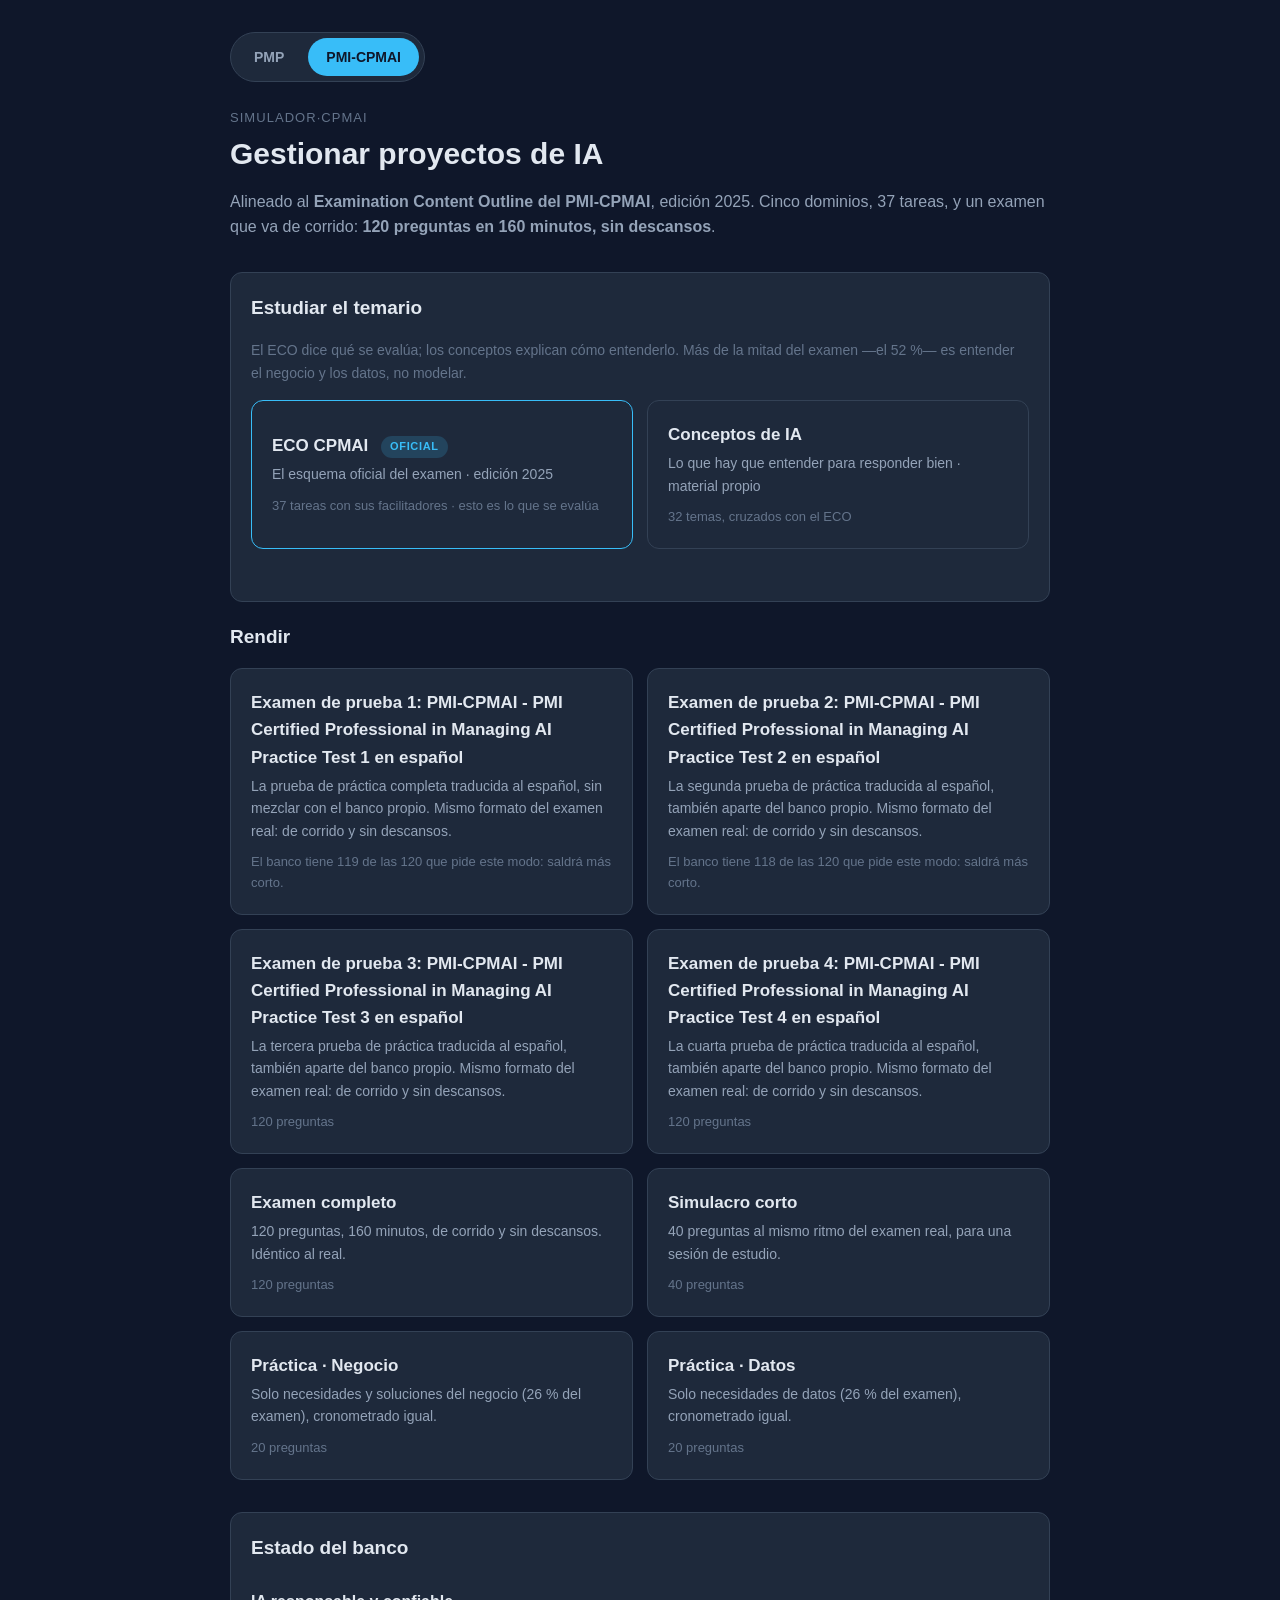
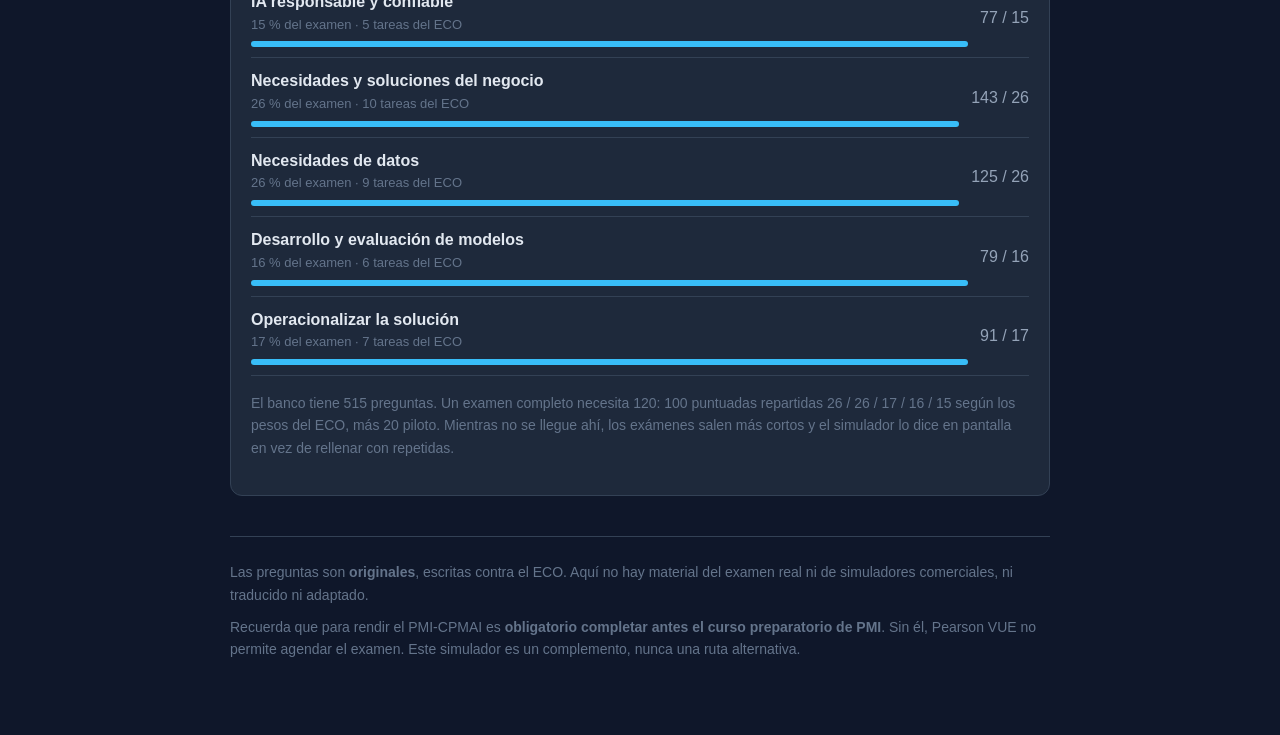
==== commit 9565bfc0: "Anadir la prueba de practica 4 con 120 preguntas" ====
--- a/cpmai.html
+++ b/cpmai.html
@@ -167,6 +167,7 @@
 <script src="js/preguntas/cpmai-adaptadas.js" onerror="void 0"></script>
 <script src="js/preguntas/cpmai-adaptadas-2.js" onerror="void 0"></script>
 <script src="js/preguntas/cpmai-adaptadas-3.js" onerror="void 0"></script>
+<script src="js/preguntas/cpmai-adaptadas-4.js" onerror="void 0"></script>
 <script src="js/motor.js"></script>
 <script>
   /* El formato del PMI-CPMAI, tomado del ECO oficial: 120 preguntas totales,
@@ -176,9 +177,10 @@
   const PRUEBA_1 = (typeof PREGUNTAS_CPMAI_EXTRA !== 'undefined') ? PREGUNTAS_CPMAI_EXTRA : [];
   const PRUEBA_2 = (typeof PREGUNTAS_CPMAI_EXTRA2 !== 'undefined') ? PREGUNTAS_CPMAI_EXTRA2 : [];
   const PRUEBA_3 = (typeof PREGUNTAS_CPMAI_EXTRA3 !== 'undefined') ? PREGUNTAS_CPMAI_EXTRA3 : [];
+  const PRUEBA_4 = (typeof PREGUNTAS_CPMAI_EXTRA4 !== 'undefined') ? PREGUNTAS_CPMAI_EXTRA4 : [];
 
   const CONFIG_PAGINA = {
-    banco: PREGUNTAS_CPMAI.concat(PRUEBA_1, PRUEBA_2, PRUEBA_3),
+    banco: PREGUNTAS_CPMAI.concat(PRUEBA_1, PRUEBA_2, PRUEBA_3, PRUEBA_4),
     puntuadas: 100,
     notaBanco: 'Un examen completo necesita 120: 100 puntuadas repartidas 26 / 26 / 17 / 16 / 15 '
       + 'según los pesos del ECO, más 20 piloto. Mientras no se llegue ahí, los exámenes salen '
@@ -207,6 +209,13 @@
         desc: 'La tercera prueba de práctica traducida al español, también aparte del banco propio. '
           + 'Mismo formato del examen real: de corrido y sin descansos.',
         total: 120, minutos: 160, piloto: 20, secciones: 1, banco: PRUEBA_3
+      },
+      {
+        id: 'prueba4',
+        titulo: 'Examen de prueba 4: PMI-CPMAI - PMI Certified Professional in Managing AI Practice Test 4 en español',
+        desc: 'La cuarta prueba de práctica traducida al español, también aparte del banco propio. '
+          + 'Mismo formato del examen real: de corrido y sin descansos.',
+        total: 120, minutos: 160, piloto: 20, secciones: 1, banco: PRUEBA_4
       },
       {
         id: 'completo', titulo: 'Examen completo',
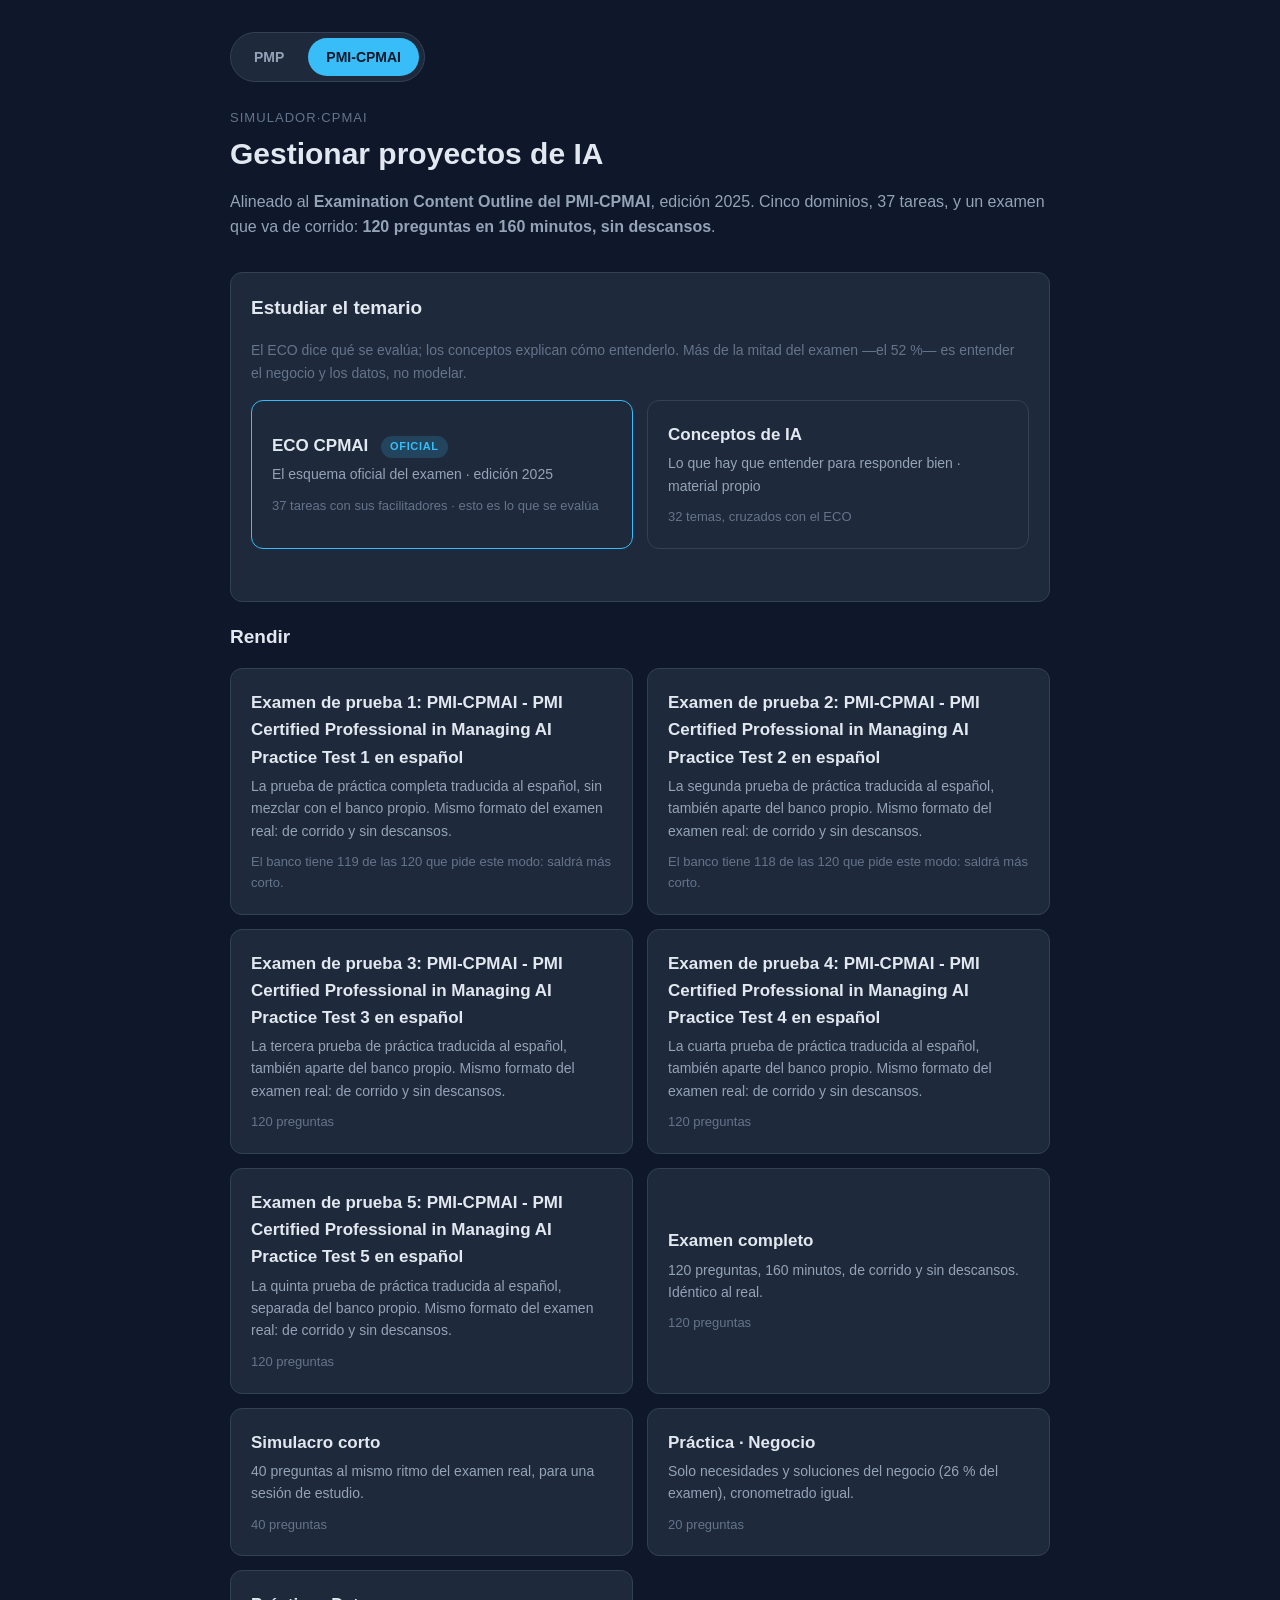
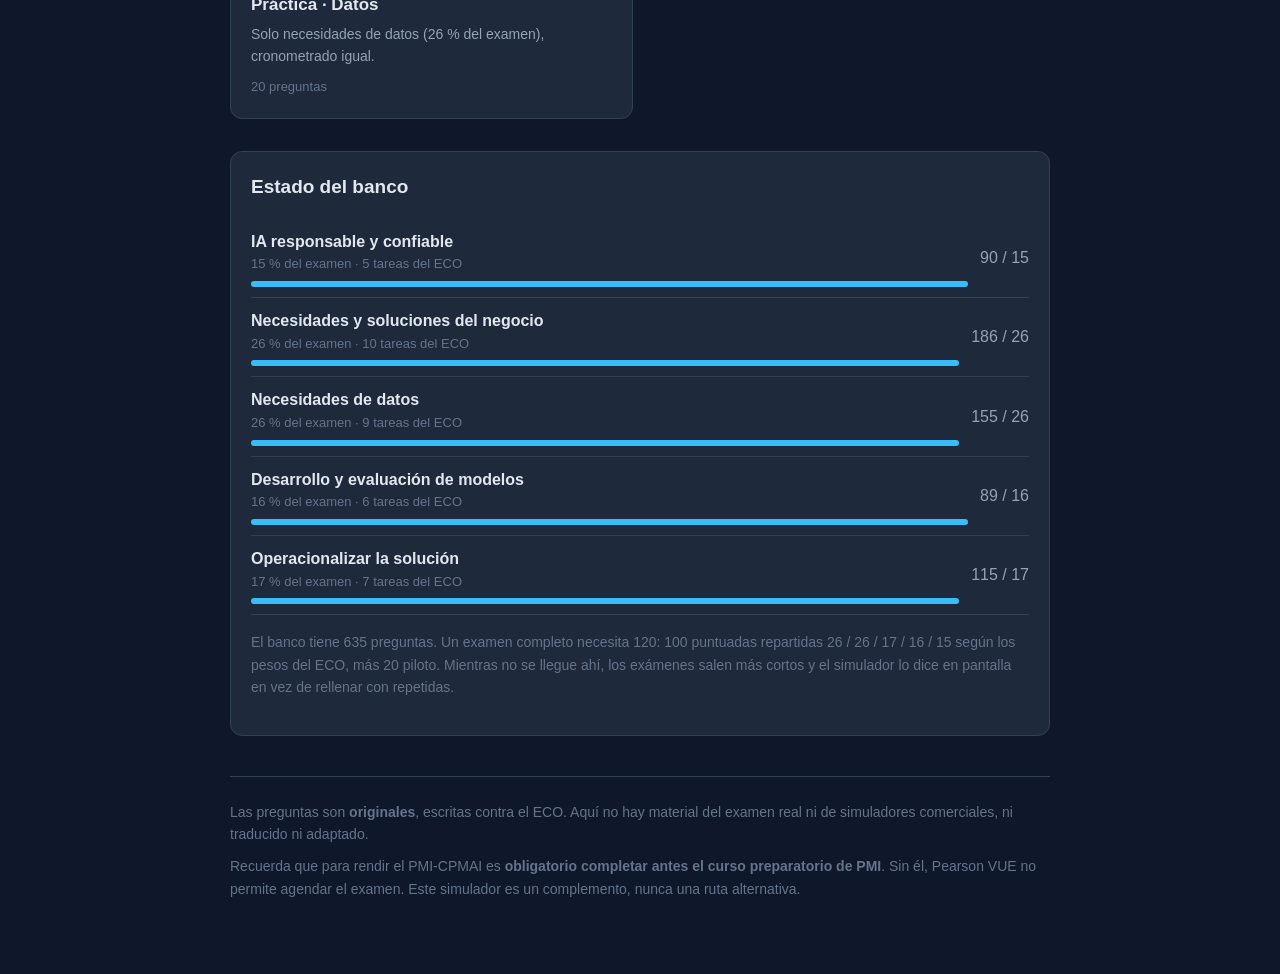
==== commit 45f82708: "Anadir la prueba de practica 5 con 120 preguntas" ====
--- a/cpmai.html
+++ b/cpmai.html
@@ -168,6 +168,7 @@
 <script src="js/preguntas/cpmai-adaptadas-2.js" onerror="void 0"></script>
 <script src="js/preguntas/cpmai-adaptadas-3.js" onerror="void 0"></script>
 <script src="js/preguntas/cpmai-adaptadas-4.js" onerror="void 0"></script>
+<script src="js/preguntas/cpmai-adaptadas-5.js" onerror="void 0"></script>
 <script src="js/motor.js"></script>
 <script>
   /* El formato del PMI-CPMAI, tomado del ECO oficial: 120 preguntas totales,
@@ -178,9 +179,10 @@
   const PRUEBA_2 = (typeof PREGUNTAS_CPMAI_EXTRA2 !== 'undefined') ? PREGUNTAS_CPMAI_EXTRA2 : [];
   const PRUEBA_3 = (typeof PREGUNTAS_CPMAI_EXTRA3 !== 'undefined') ? PREGUNTAS_CPMAI_EXTRA3 : [];
   const PRUEBA_4 = (typeof PREGUNTAS_CPMAI_EXTRA4 !== 'undefined') ? PREGUNTAS_CPMAI_EXTRA4 : [];
+  const PRUEBA_5 = (typeof PREGUNTAS_CPMAI_EXTRA5 !== 'undefined') ? PREGUNTAS_CPMAI_EXTRA5 : [];
 
   const CONFIG_PAGINA = {
-    banco: PREGUNTAS_CPMAI.concat(PRUEBA_1, PRUEBA_2, PRUEBA_3, PRUEBA_4),
+    banco: PREGUNTAS_CPMAI.concat(PRUEBA_1, PRUEBA_2, PRUEBA_3, PRUEBA_4, PRUEBA_5),
     puntuadas: 100,
     notaBanco: 'Un examen completo necesita 120: 100 puntuadas repartidas 26 / 26 / 17 / 16 / 15 '
       + 'según los pesos del ECO, más 20 piloto. Mientras no se llegue ahí, los exámenes salen '
@@ -216,6 +218,13 @@
         desc: 'La cuarta prueba de práctica traducida al español, también aparte del banco propio. '
           + 'Mismo formato del examen real: de corrido y sin descansos.',
         total: 120, minutos: 160, piloto: 20, secciones: 1, banco: PRUEBA_4
+      },
+      {
+        id: 'prueba5',
+        titulo: 'Examen de prueba 5: PMI-CPMAI - PMI Certified Professional in Managing AI Practice Test 5 en español',
+        desc: 'La quinta prueba de práctica traducida al español, separada del banco propio. '
+          + 'Mismo formato del examen real: de corrido y sin descansos.',
+        total: 120, minutos: 160, piloto: 20, secciones: 1, banco: PRUEBA_5
       },
       {
         id: 'completo', titulo: 'Examen completo',
